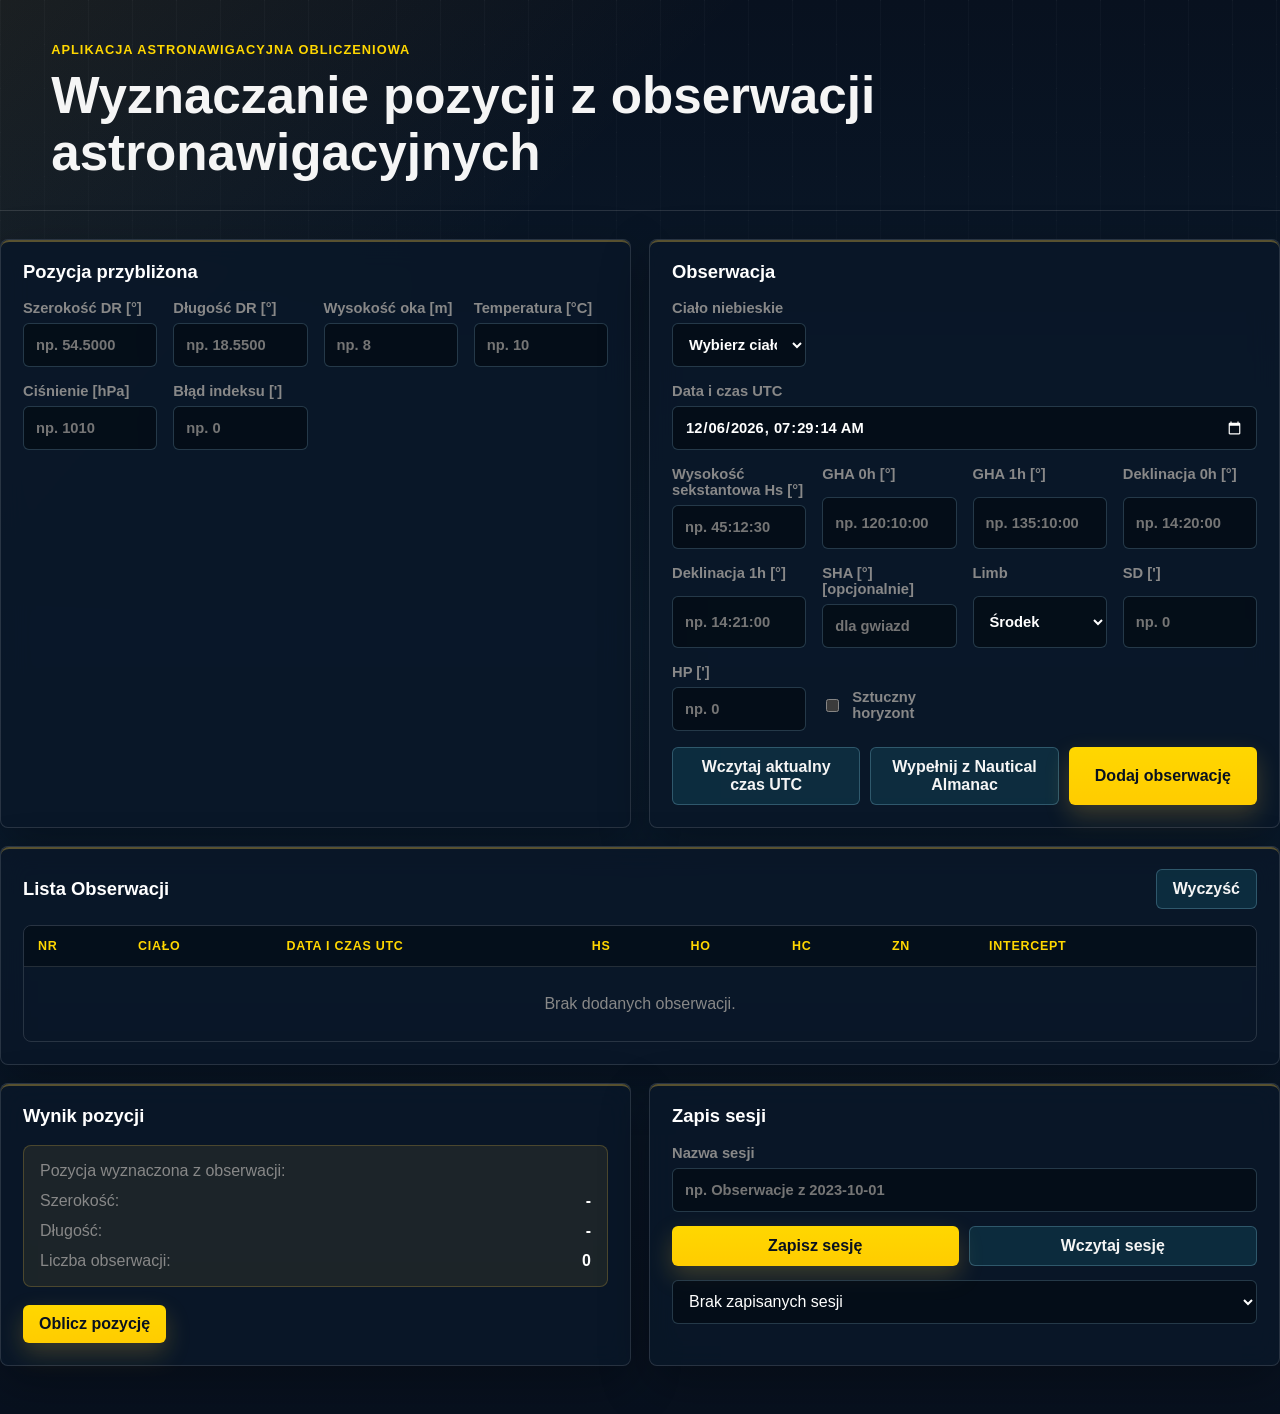
==== aplikacja/index.html @ e728675b "Add files via upload" ====
<!DOCTYPE html>
<html lang="pl"></html>
<head>
    <meta charset="UTF-8">
    <meta name="viewport" content="width=device-width, initial-scale=1.0">
    <title>Aplikacja astronawigacyjna</title>
    <link rel="stylesheet" href="style.css">
</head>
<body>
<header class="app-header">
    <div>
        <p class="eyebrow">Aplikacja astronawigacyjna obliczeniowa</p>
        <h1>Wyznaczanie pozycji z obserwacji astronawigacyjnych</h1>
    </div>
</header>

<main class="app-layout">
    <section class="panel">
        <h2>Pozycja przybliżona</h2>
        <form id="dr-form" class="form-grid">
  <label>
    Szerokość DR [°]
    <input type="number" id="dr-lat" step="0.0001" required placeholder="np. 54.5000" required>
  </label>
    <label>
        Długość DR [°]
        <input type="number" id="dr-lon" step="0.0001" required placeholder="np. 18.5500" required>
    </label>
    <label>
        Wysokość oka [m]
        <input type="number" id="eye-height" step="0.1" placeholder="np. 8">
    </label>
    <label>
        Temperatura [°C]
        <input type="number" id="temperature" step="0.1" placeholder="np. 10">
    </label>
    <label>
        Ciśnienie [hPa]
        <input type="number" id="pressure" step="0.1" placeholder="np. 1010">
    </label>
    <label>
        Błąd indeksu [']
        <input type="number" id="index-error" step="0.1" placeholder="np. 0">
    </label>
    </form>
    </section> 

    <section class="panel">
        <h2>Obserwacja</h2>
        <form id="observation-form" class="form-grid">
    <label> 
        Ciało niebieskie
        <select id="body-name" required>
<option value="">Wybierz ciało</option>
<option value="Sun">Słońce</option>
<option value="Moon">Księżyc</option>

<optgroup label="Planety">
<option value="Venus">Wenus</option>
<option value="Mars">Mars</option>
<option value="Jupiter">Jowisz</option>
<option value="Saturn">Saturn</option>
</optgroup>
<optgroup label="Gwiazdy nawigacyjne"> 
<option value="Sirius">Sirius</option>
<option value="Canopus">Canopus</option>
<option value="Arcturus">Arcturus</option>
<option value="Vega">Vega</option>
<option value="Capella">Capella</option>
<option value="Rigel">Rigel</option>
<option value="Procyon">Procyon</option>
<option value="Aldebaran">Aldebaran</option>
<option value="Betelgeza">Betelgeza</option>
<option value="Altair">Altair</option>
<option value="Spica">Spica</option>
<option value="Pollux">Pollux</option>
<option value="Fomalhaut">Fomalhaut</option>
<option value="Deneb">Deneb</option>
<option value="Regulus">Regulus</option>
</optgroup>
</select>
</label>
    <label class="datetime-field">
        Data i czas UTC
        <input type="datetime-local" id="datetime-utc" step="1" required/> 
    </label>
    <label>
    Wysokość sekstantowa Hs [°]
    <input type="text" id="hs" placeholder="np. 45:12:30" required/>
    </label>
    <label>
    GHA 0h [°]
    <input type="text" id="gha0" step="0.1" required placeholder="np. 120:10:00"/>
    </label>
    <label>
    GHA 1h [°]
    <input type="text" id="gha1" step="0.1" required placeholder="np. 135:10:00"/>
    </label>
<label>
    Deklinacja 0h [°]
    <input type="text" id="dec0" placeholder="np. 14:20:00" required/>
</label>
<label>
    Deklinacja 1h [°] 
    <input type="text" id="dec1" placeholder="np. 14:21:00" required/>
</label>
<label>
    SHA [°] [opcjonalnie]
    <input type="text" id="sha" inputmode="decimal" placeholder="dla gwiazd" />
</label>
<label>
Limb
<select id="limb">
    <option value="lower">Dolny</option>
    <option value="upper">Górny</option>
    <option value="center" selected>Środek</option>
</select>
    </label>
    <label>
        SD [']
        <input type="text" id="sd" inputmode="decimal" placeholder="np. 0"/>
    </label>
    <label> 
        HP [']
        <input type="text" id="hp" inputmode="decimal" placeholder="np. 0"/>
    </label>
    <label class="checkbox-row">
        <input type="checkbox" id="artificial-horizon" />
        Sztuczny horyzont
    </label>
    <div class="button-row form-actions">
         <button id="set-current-utc" type="button" class="secondary-button" >Wczytaj aktualny czas UTC</button>
        <button id="fill-from-almanac" type="button" class="secondary-button">Wypełnij z Nautical Almanac</button>
    <button type="submit" class="primary-button">Dodaj obserwację</button>
    </div>  
</form>
    </section>  
    <section class="panel wide">
        <div class="section-header">
            <h2>Lista Obserwacji</h2>
            <button id="clear-observations" type="button" class="secondary-button">Wyczyść</button>
        </div>
        <div class="table-wrapper">
        <table>
            <thead>
                <tr>
                    <th>Nr</th>
                    <th>Ciało</th>
                    <th>Data i czas UTC</th>
                    <th>Hs</th>
                    <th>Ho</th>
                    <th>Hc</th>
                    <th>Zn</th>
                    <th>Intercept</th>
                    <th></th>
                </tr>
            </thead>
            <tbody id="observations-table">
                <tr>   
                    <td colspan="9" class="empty-state">Brak dodanych obserwacji.</td>
                </tr>
            </tbody>
        </table>
        </div>
    </section>
    <section class="panel">
        <h2>Wynik pozycji</h2>
        <div class="result-box">
            <p>Pozycja wyznaczona z obserwacji:</p>
            <p>Szerokość: <strong id="result-lat">-</strong></p>
            <p>Długość: <strong id="result-lon">-</strong></p>
            <p>Liczba obserwacji: <strong id="result-count">0</strong></p>
        </div>
        <button id="calculate-fix" type="button" class="primary-button">Oblicz pozycję</button>
    </section>
    <section class="panel">
        <h2>Zapis sesji</h2>
        <label>
            Nazwa sesji
            <input type="text" id="session-name" placeholder="np. Obserwacje z 2023-10-01">
        </label>
        <div class="button-row">
            <button id="save-session" type="button" class="primary-button">Zapisz sesję</button>
            <button id="load-session" type="button" class="secondary-button">Wczytaj sesję</button>
        </div>
        <select id="saved-sessions" class="full-width">
            <option value="">Brak zapisanych sesji</option>
        </select>
    </section>
</main>
      <script src="calculations.js"></script>
      <script src="app.js"></script>
</body>
</html>
---- aplikacja/style.css ----
:root {
    --navy-950: #07111f;
    --navy-900: #0a1728;
    --navy-800: #0e1f34;
    --navy-700: #13283f;
    --navy-50: #4283a4;
    --sea-500: #1e90ff;
    --sea-300: #1c86ee;
    --gold-500: #ffd700;
    --gold-600: #ffcc00;
    --paper: #f5f5f5;
    --muted: #888888;
    --line: rgba(255, 255, 255, 0.13);
    --panel: rgba(10, 23, 40, 0.88);
    --danger: #ff6b6b;
    --success: #4caf50;
    --shadow: 0 18px 50px rgba(0, 0, 0, 0.3);
}

* {
    box-sizing: border-box;
}
html {
    color-scheme: dark;
}
body {
    margin: 0;
    font-family: "Trebuchet MS", "Segoe UI", sans-serif;
    color: var(--paper);
    background: 
    linear-gradient(135deg, rgba(244, 197, 66, 0.08), transparent 28%),
    linear-gradient(180deg, #08111f 0%, #0b1d30 45%, #08111f 100%);
}

body::before {
    content: "";
    position: fixed;
    inset: 0;
    pointer-events: none;
    background-image: 
    linear-gradient(135deg, rgba(255, 255, 255, 0.035) 1px, transparent 1px),
    linear-gradient(90deg, rgba(255, 255, 255, 0.035) 1px, transparent 1px);
    background-size: 44px 44px;
    mask-image: linear-gradient(to bottom, rgba(0, 0, 0, 0.75), transparent);
}

.app-header {
    padding: 42px clamp(19px, 4vw, 56px) 28px;
    border-bottom: 1px solid var(--line);
    background: 
    linear-gradient(90deg, rgba(31, 122, 140, 0.18) transparent),
    rgba (7, 17, 31, 0.72);
}

.eyebrow {
    margin: 0 0 10px;
    color: var(--gold-500);
    font-size: 0.8rem;
    font-weight: 700;
    letter-spacing: 0.08em;
    text-transform: uppercase;
}

h1, h2 {
    margin: 0;
    line-height: 1.12;
}
h1 {
   max-width: 900px;
    font-size: clamp(2rem, 4vw, 4rem);
    font-weight: 800;
}
h2 {
    margin-bottom: 18px;
    color: #ffffff;
    font-size: 1.15rem;
}

.app-layout {
    width: min(1420px, calc(100% - 32 px));
    margin: 28px auto 48px;
    display: flex;
    grid-template-columns: minmax(280px, 1fr) minmax(340px, 0.8fr);
    gap: 18px;
    flex-wrap: wrap;
}
.panel {
    position: relative;
    padding: 22px;
    border: 1px solid var(--line);
    border-radius: 8px;
    background: var(--panel);
    box-shadow: var(--shadow);
    backdrop-filter: blur(14px);
    flex: 1 1 420px;
    min-width: 0;
}
.panel::after {
    content: "";
    position: absolute;
    inset: 0;
    border-radius: 8px;
    pointer-events: none;
    border-top: 2px solid rgba(244, 197, 66, 0.34);
}
.wide {
    grid-column: 1 / -1;
    flex-basis: 100%;
}
.section-header {
    display: flex;
    align-items: center;
    justify-content: space-between;
    gap: 16px;
    margin-bottom: 16px;
}
.section-header h2 {
    margin-bottom: 0;
}
.form-grid {
    display: grid;
    grid-template-columns: repeat(auto-fit, minmax(120px, 1fr));
    gap: 16px;
}
label {
    display: grid;
    gap: 7px;
    color: var(--muted);
    font-size: 0.92rem;
    font-weight: 700;
}
input, select {
    width: 100%;
    padding: 10px 12px;
    min-height: 44px;
    border: 1px solid rgba(142, 202, 230, 0.24);
    border-radius: 6px;
    background: rgba(3, 11, 20, 0.74);
    color: #ffffff;
    font: inherit;
    outline: none;
    transition: border-color 160ms ease, box-shadow 160ms ease, background 160ms ease;
}
input::focus, select::focus {
    border-color: var(--gold-500);
    background: rgba(7, 17, 31, 0.92);
    box-shadow: 0 0 0 3px rgba(244, 197, 66, 0.16);
}
select {
    cursor: pointer;
}
.checkbox-row {
    display: flex;
    align-items: center;
    gap: 10px;
    min-height: 44px;
    align-self: flex-end;
    padding: 10px 0;
}
.checkbox-row input {
    width: auto;
    min-height: auto;
    height: auto;
    accent-color: var(--gold-500);
}
button {
    padding: 10px 16px;
    border: 0;
    border-radius: 6px;
    font: inherit;
    font-weight: 800;
    cursor: pointer;
    transition: transform 140ms ease, box-shadow 140ms ease, background 140ms ease;
}
button:hover {
    transform: translateY(-1px);
}
button:active {
    transform: translateY(0);
}
.primary-button {
    background: linear-gradient(180deg, var(--gold-500), var(--gold-600));
    color: #08111f;
    box-shadow: 0 10px 24px rgba(244, 197, 66, 0.22);
}
.primary-button:hover {
    box-shadow: 0 13px 24px rgba(244, 197, 66, 0.3);
}
.secondary-button {
    background: rgba(31, 122, 140, 0.22);
    color: var(--paper);
    border: 1px solid rgba(142, 202, 230, 0.28);
}
.secondary-button:hover {
    background: rgba(31, 122, 140, 0.34);
}
.table-wrapper {
    overflow-x: auto;
    border: 1px solid var(--line);
    border-radius: 8px;
}
table {
    width: 100%;
    border-collapse: collapse;
    min-width: 900px;
}
th, td {
    padding: 13px 14px;
    text-align: left;
    border-bottom: 1px solid var(--line);
    white-space: nowrap;
}
th {
    color: var(--gold-500);
    background: rgba(3, 11, 20, 0.62);
    font-size: 0.78rem;
    text-transform: uppercase;
    letter-spacing: 0.06em;
}
.datetime-field {
grid-column: 1/ -1;
}
.datetime-field input {
    width: 100%;
    min-width: 280px;
    font-variant-numeric: tabular-nums;
}
input[type="datetime-local"]{
    min-width: 280px;
}
td {
    color: #e7edf4;
}
tbody tr:hover {
    background: rgba(142, 202, 230, 0.06);
}
tbody tr:last-child td {
    border-bottom: 0;
}
.empty-state {
    position: sticky;
    left: 0;
    width: min(100%, calc(100vw - 64px));
    padding: 28px;
    color: var(--muted);
    text-align: center;
}
.result-box {
    display: grid;
    gap: 12px;
    margin-bottom: 18px;
    padding: 16px;
    border-radius: 8px;
    background: rgba(244, 197, 66, 0.08);
    border: 1px solid rgba(244, 197, 66, 0.22);
}
.result-box p {
    display: flex;
    gap: 14px;
    margin: 0;
    color: var(--muted);
    justify-content: space-between;
}
.result-box strong {
    color: #ffffff; 
}
.button-row {
    display: flex;
    gap: 10px;
    margin: 14px 0;
}
.button-row button {
    flex: 1;
}
.full-width {
    width: 100%;
}
.form-actions {
    grid-column: 1 / -1;
    margin: 0;
    display: flex;
    flex-wrap: wrap;
    gap: 10px;
}
.form-actions button {
    flex: 1 1 180px;
}
@media (max-width: 980px) {
    .app-layout {
        grid-template-columns: 1fr;
    }
}
@media (max-width: 680px) {
    input[type="datetime-local"]{
        min-width: 0;
        width: 100%;
    }
}
@media (max-width: 680px) {
    .app-header {
        padding-top: 30px;
    }
    .app-layout {
        width: min(100% - 20px, 1420px);
         margin-top: 18px;
    }
    .panel {
        padding: 18px;
    }   
    .form-grid {
        grid-template-columns: 1fr;
    }
    .section-header {
        flex-direction: column;
        align-items: stretch;
    }
    .button-row {
        flex-direction: column;
    }
    h1 {
        font-size: 2rem;
    }
}
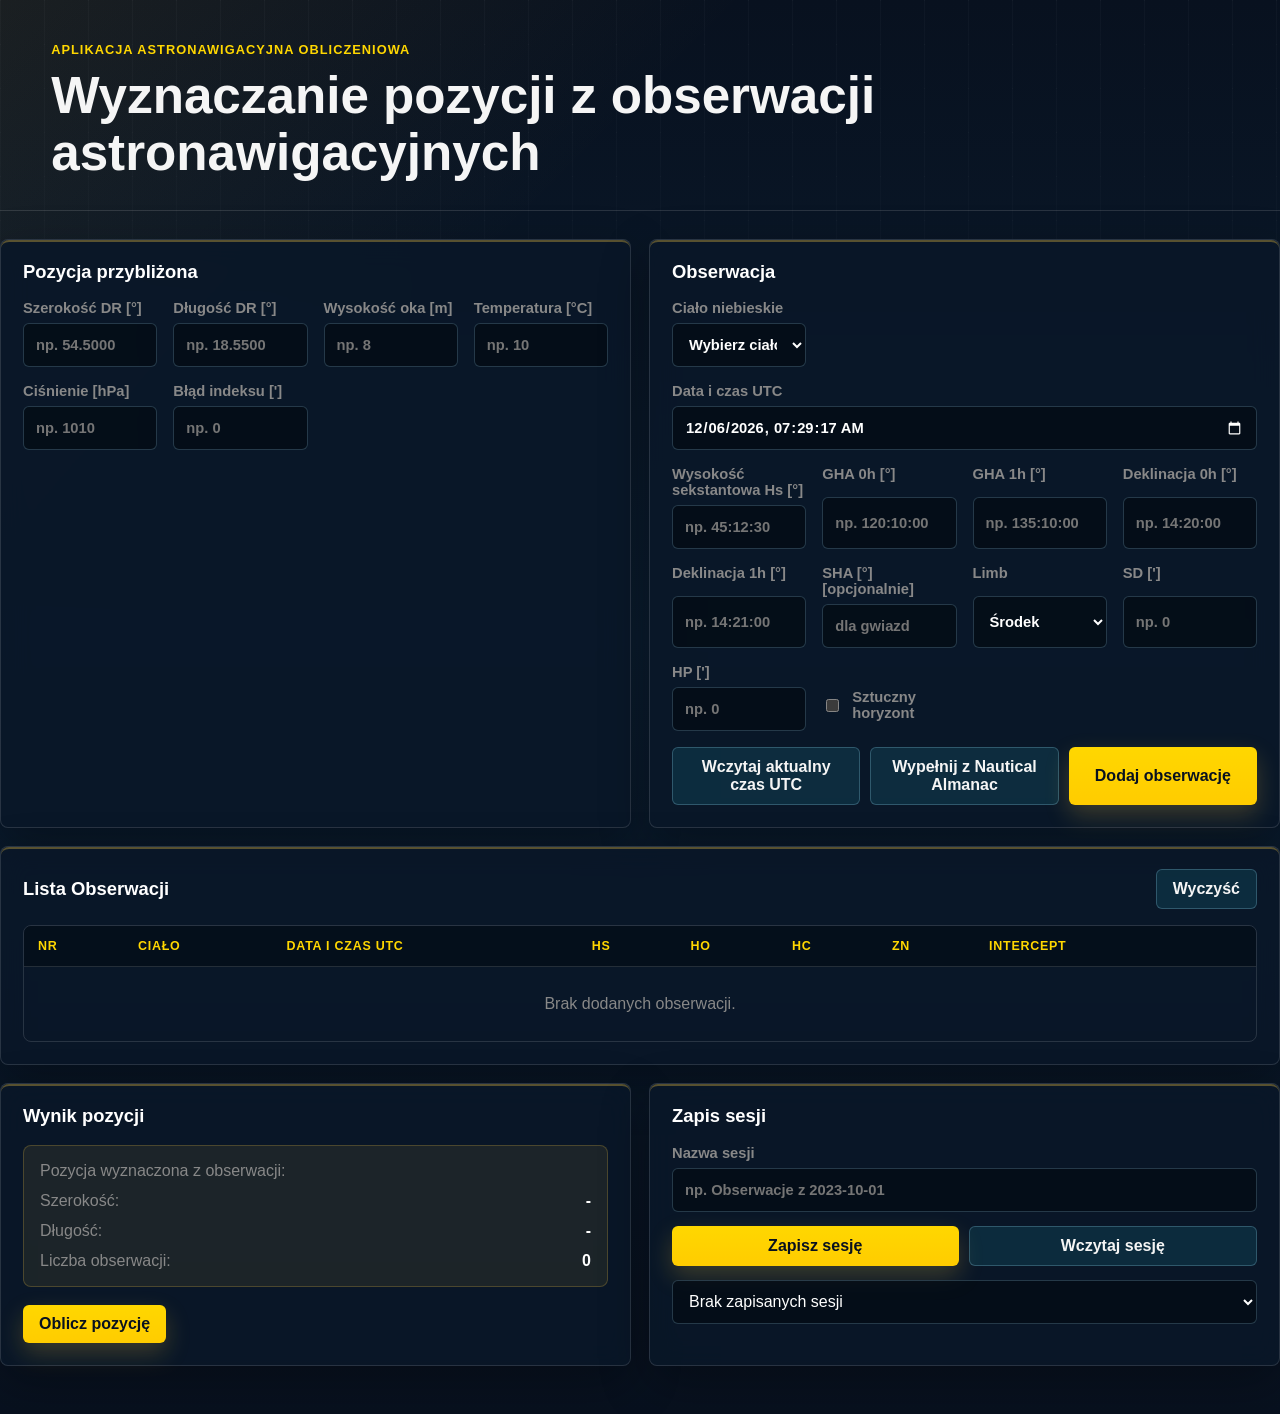
==== commit 45b49445: "Add files via upload" ====
--- a/aplikacja/index.html
+++ b/aplikacja/index.html
@@ -187,7 +187,8 @@
             <option value="">Brak zapisanych sesji</option>
         </select>
     </section>
-</main>
+</main> 
+      <script src="data/almanac-data.js"></script>
       <script src="calculations.js"></script>
       <script src="app.js"></script>
 </body>
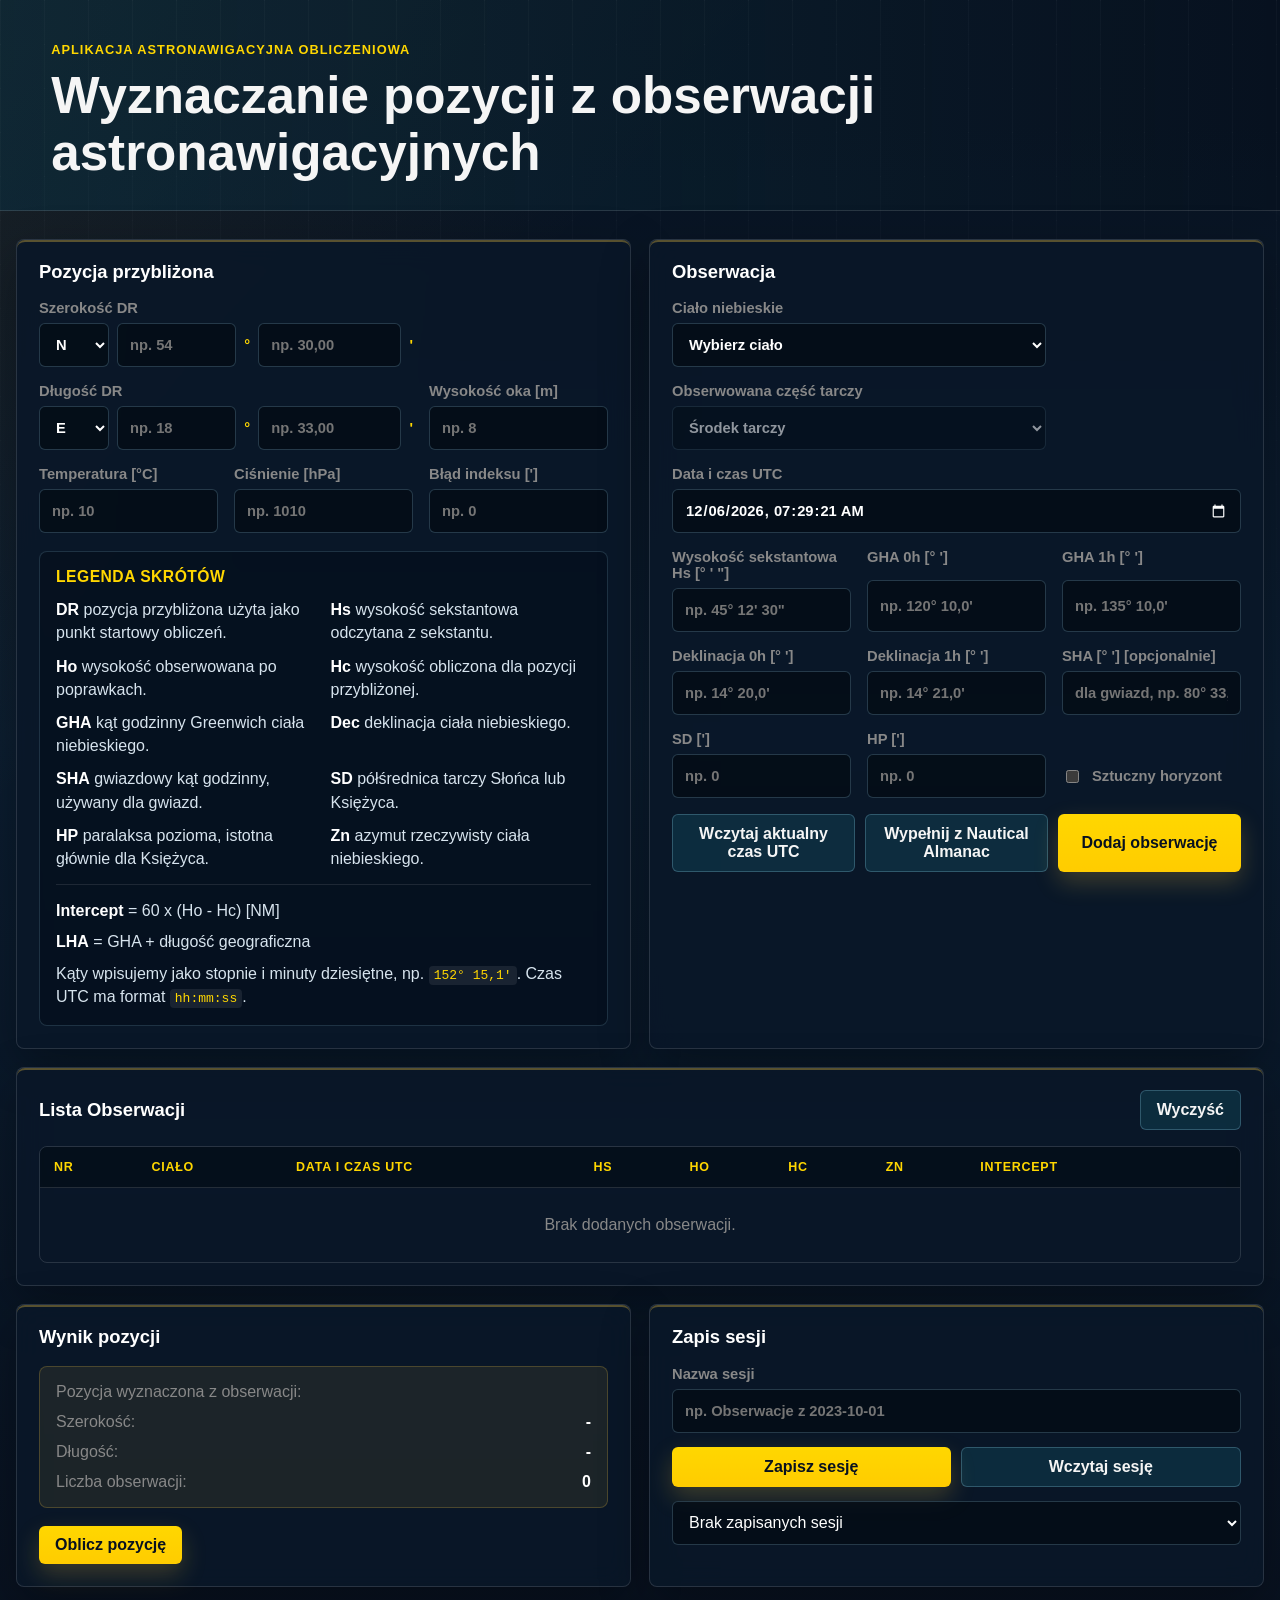
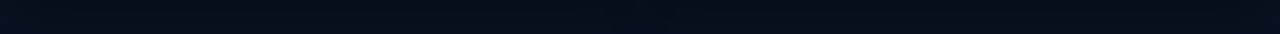
==== commit 429de948: "Add files via upload" ====
--- a/aplikacja/index.html
+++ b/aplikacja/index.html
@@ -1,5 +1,5 @@
 <!DOCTYPE html>
-<html lang="pl"></html>
+<html lang="pl">
 <head>
     <meta charset="UTF-8">
     <meta name="viewport" content="width=device-width, initial-scale=1.0">
@@ -18,13 +18,31 @@
     <section class="panel">
         <h2>Pozycja przybliżona</h2>
         <form id="dr-form" class="form-grid">
-  <label>
-    Szerokość DR [°]
-    <input type="number" id="dr-lat" step="0.0001" required placeholder="np. 54.5000" required>
+  <label class="coordinate-field">
+    Szerokość DR
+    <span class="coordinate-row">
+        <select id="dr-lat-dir" aria-label="Półkula szerokości">
+            <option value="N">N</option>
+            <option value="S">S</option>
+        </select>
+        <input type="number" id="dr-lat-deg" min="0" max="90" step="1" required placeholder="np. 54">
+        <span class="unit-label">°</span>
+        <input type="text" id="dr-lat-min" inputmode="decimal" required placeholder="np. 30,00">
+        <span class="unit-label">'</span>
+    </span>
   </label>
-    <label>
-        Długość DR [°]
-        <input type="number" id="dr-lon" step="0.0001" required placeholder="np. 18.5500" required>
+    <label class="coordinate-field">
+        Długość DR
+        <span class="coordinate-row">
+            <select id="dr-lon-dir" aria-label="Półkula długości">
+                <option value="E">E</option>
+                <option value="W">W</option>
+            </select>
+            <input type="number" id="dr-lon-deg" min="0" max="180" step="1" required placeholder="np. 18">
+            <span class="unit-label">°</span>
+            <input type="text" id="dr-lon-min" inputmode="decimal" required placeholder="np. 33,00">
+            <span class="unit-label">'</span>
+        </span>
     </label>
     <label>
         Wysokość oka [m]
@@ -43,12 +61,32 @@
         <input type="number" id="index-error" step="0.1" placeholder="np. 0">
     </label>
     </form>
+    <aside class="legend-box" aria-label="Legenda skrótów i wzorów">
+        <h3>Legenda skrótów</h3>
+        <div class="legend-grid">
+            <p><strong>DR</strong> pozycja przybliżona użyta jako punkt startowy obliczeń.</p>
+            <p><strong>Hs</strong> wysokość sekstantowa odczytana z sekstantu.</p>
+            <p><strong>Ho</strong> wysokość obserwowana po poprawkach.</p>
+            <p><strong>Hc</strong> wysokość obliczona dla pozycji przybliżonej.</p>
+            <p><strong>GHA</strong> kąt godzinny Greenwich ciała niebieskiego.</p>
+            <p><strong>Dec</strong> deklinacja ciała niebieskiego.</p>
+            <p><strong>SHA</strong> gwiazdowy kąt godzinny, używany dla gwiazd.</p>
+            <p><strong>SD</strong> półśrednica tarczy Słońca lub Księżyca.</p>
+            <p><strong>HP</strong> paralaksa pozioma, istotna głównie dla Księżyca.</p>
+            <p><strong>Zn</strong> azymut rzeczywisty ciała niebieskiego.</p>
+        </div>
+        <div class="formula-box">
+            <p><strong>Intercept</strong> = 60 x (Ho - Hc) [NM]</p>
+            <p><strong>LHA</strong> = GHA + długość geograficzna</p>
+            <p>Kąty wpisujemy jako stopnie i minuty dziesiętne, np. <code>152° 15,1'</code>. Czas UTC ma format <code>hh:mm:ss</code>.</p>
+        </div>
+    </aside>
     </section> 
 
     <section class="panel">
         <h2>Obserwacja</h2>
         <form id="observation-form" class="form-grid">
-    <label> 
+    <label class="body-field"> 
         Ciało niebieskie
         <select id="body-name" required>
 <option value="">Wybierz ciało</option>
@@ -70,9 +108,10 @@
 <option value="Rigel">Rigel</option>
 <option value="Procyon">Procyon</option>
 <option value="Aldebaran">Aldebaran</option>
-<option value="Betelgeza">Betelgeza</option>
+<option value="Betelgeuse">Betelgeza</option>
 <option value="Altair">Altair</option>
 <option value="Spica">Spica</option>
+<option value="Antares">Antares</option>
 <option value="Pollux">Pollux</option>
 <option value="Fomalhaut">Fomalhaut</option>
 <option value="Deneb">Deneb</option>
@@ -80,42 +119,42 @@
 </optgroup>
 </select>
 </label>
+<label class="limb-field">
+Obserwowana część tarczy
+<select id="limb" disabled>
+    <option value="center" selected>Środek tarczy</option>
+    <option value="lower">Dolny brzeg tarczy</option>
+    <option value="upper">Górny brzeg tarczy</option>
+</select>
+    </label>
     <label class="datetime-field">
         Data i czas UTC
         <input type="datetime-local" id="datetime-utc" step="1" required/> 
     </label>
     <label>
-    Wysokość sekstantowa Hs [°]
-    <input type="text" id="hs" placeholder="np. 45:12:30" required/>
-    </label>
-    <label>
-    GHA 0h [°]
-    <input type="text" id="gha0" step="0.1" required placeholder="np. 120:10:00"/>
-    </label>
-    <label>
-    GHA 1h [°]
-    <input type="text" id="gha1" step="0.1" required placeholder="np. 135:10:00"/>
+    Wysokość sekstantowa Hs [° ' "]
+    <input type="text" id="hs" placeholder="np. 45° 12' 30&quot;" required/>
+    </label>
+    <label>
+    GHA 0h [° ']
+    <input type="text" id="gha0" step="0.1" required placeholder="np. 120° 10,0'"/>
+    </label>
+    <label>
+    GHA 1h [° ']
+    <input type="text" id="gha1" step="0.1" required placeholder="np. 135° 10,0'"/>
     </label>
 <label>
-    Deklinacja 0h [°]
-    <input type="text" id="dec0" placeholder="np. 14:20:00" required/>
+    Deklinacja 0h [° ']
+    <input type="text" id="dec0" placeholder="np. 14° 20,0'" required/>
 </label>
 <label>
-    Deklinacja 1h [°] 
-    <input type="text" id="dec1" placeholder="np. 14:21:00" required/>
+    Deklinacja 1h [° '] 
+    <input type="text" id="dec1" placeholder="np. 14° 21,0'" required/>
 </label>
 <label>
-    SHA [°] [opcjonalnie]
-    <input type="text" id="sha" inputmode="decimal" placeholder="dla gwiazd" />
-</label>
-<label>
-Limb
-<select id="limb">
-    <option value="lower">Dolny</option>
-    <option value="upper">Górny</option>
-    <option value="center" selected>Środek</option>
-</select>
-    </label>
+    SHA [° '] [opcjonalnie]
+    <input type="text" id="sha" inputmode="decimal" placeholder="dla gwiazd, np. 80° 33,4'" />
+</label>
     <label>
         SD [']
         <input type="text" id="sd" inputmode="decimal" placeholder="np. 0"/>
@@ -192,4 +231,4 @@
       <script src="calculations.js"></script>
       <script src="app.js"></script>
 </body>
-</html>+</html>
--- a/aplikacja/style.css
+++ b/aplikacja/style.css
@@ -48,8 +48,8 @@
     padding: 42px clamp(19px, 4vw, 56px) 28px;
     border-bottom: 1px solid var(--line);
     background: 
-    linear-gradient(90deg, rgba(31, 122, 140, 0.18) transparent),
-    rgba (7, 17, 31, 0.72);
+    linear-gradient(90deg, rgba(31, 122, 140, 0.18), transparent),
+    rgba(7, 17, 31, 0.72);
 }
 
 .eyebrow {
@@ -77,10 +77,9 @@
 }
 
 .app-layout {
-    width: min(1420px, calc(100% - 32 px));
+    width: min(1420px, calc(100% - 32px));
     margin: 28px auto 48px;
     display: flex;
-    grid-template-columns: minmax(280px, 1fr) minmax(340px, 0.8fr);
     gap: 18px;
     flex-wrap: wrap;
 }
@@ -119,7 +118,7 @@
 }
 .form-grid {
     display: grid;
-    grid-template-columns: repeat(auto-fit, minmax(120px, 1fr));
+    grid-template-columns: repeat(auto-fit, minmax(150px, 1fr));
     gap: 16px;
 }
 label {
@@ -141,13 +140,82 @@
     outline: none;
     transition: border-color 160ms ease, box-shadow 160ms ease, background 160ms ease;
 }
-input::focus, select::focus {
+input:focus, select:focus {
     border-color: var(--gold-500);
     background: rgba(7, 17, 31, 0.92);
     box-shadow: 0 0 0 3px rgba(244, 197, 66, 0.16);
 }
 select {
     cursor: pointer;
+}
+select:disabled {
+    cursor: not-allowed;
+    opacity: 0.55;
+}
+.body-field {
+    grid-column: span 2;
+}
+.limb-field {
+    grid-column: span 2;
+}
+.coordinate-field {
+    grid-column: span 2;
+}
+.coordinate-row {
+    display: grid;
+    grid-template-columns: 70px minmax(64px, 1fr) auto minmax(86px, 1.2fr) auto;
+    align-items: center;
+    gap: 8px;
+}
+.coordinate-row input,
+.coordinate-row select {
+    min-width: 0;
+}
+.unit-label {
+    color: var(--gold-500);
+    font-weight: 800;
+}
+.legend-box {
+    margin-top: 18px;
+    padding: 16px;
+    border: 1px solid rgba(142, 202, 230, 0.18);
+    border-radius: 8px;
+    background: rgba(3, 11, 20, 0.42);
+}
+.legend-box h3 {
+    margin: 0 0 12px;
+    color: var(--gold-500);
+    font-size: 0.98rem;
+    letter-spacing: 0.03em;
+    text-transform: uppercase;
+}
+.legend-grid {
+    display: grid;
+    grid-template-columns: repeat(auto-fit, minmax(210px, 1fr));
+    gap: 10px 14px;
+}
+.legend-grid p,
+.formula-box p {
+    margin: 0;
+    color: #d7e4ee;
+    line-height: 1.45;
+}
+.legend-grid strong,
+.formula-box strong {
+    color: #ffffff;
+}
+.formula-box {
+    display: grid;
+    gap: 8px;
+    margin-top: 14px;
+    padding-top: 14px;
+    border-top: 1px solid rgba(255, 255, 255, 0.1);
+}
+code {
+    padding: 2px 5px;
+    border-radius: 4px;
+    background: rgba(255, 255, 255, 0.08);
+    color: var(--gold-500);
 }
 .checkbox-row {
     display: flex;
@@ -310,6 +378,14 @@
     .form-grid {
         grid-template-columns: 1fr;
     }
+    .body-field,
+    .limb-field,
+    .coordinate-field {
+        grid-column: auto;
+    }
+    .coordinate-row {
+        grid-template-columns: 62px minmax(56px, 1fr) auto minmax(74px, 1fr) auto;
+    }
     .section-header {
         flex-direction: column;
         align-items: stretch;
@@ -320,4 +396,4 @@
     h1 {
         font-size: 2rem;
     }
-}+}
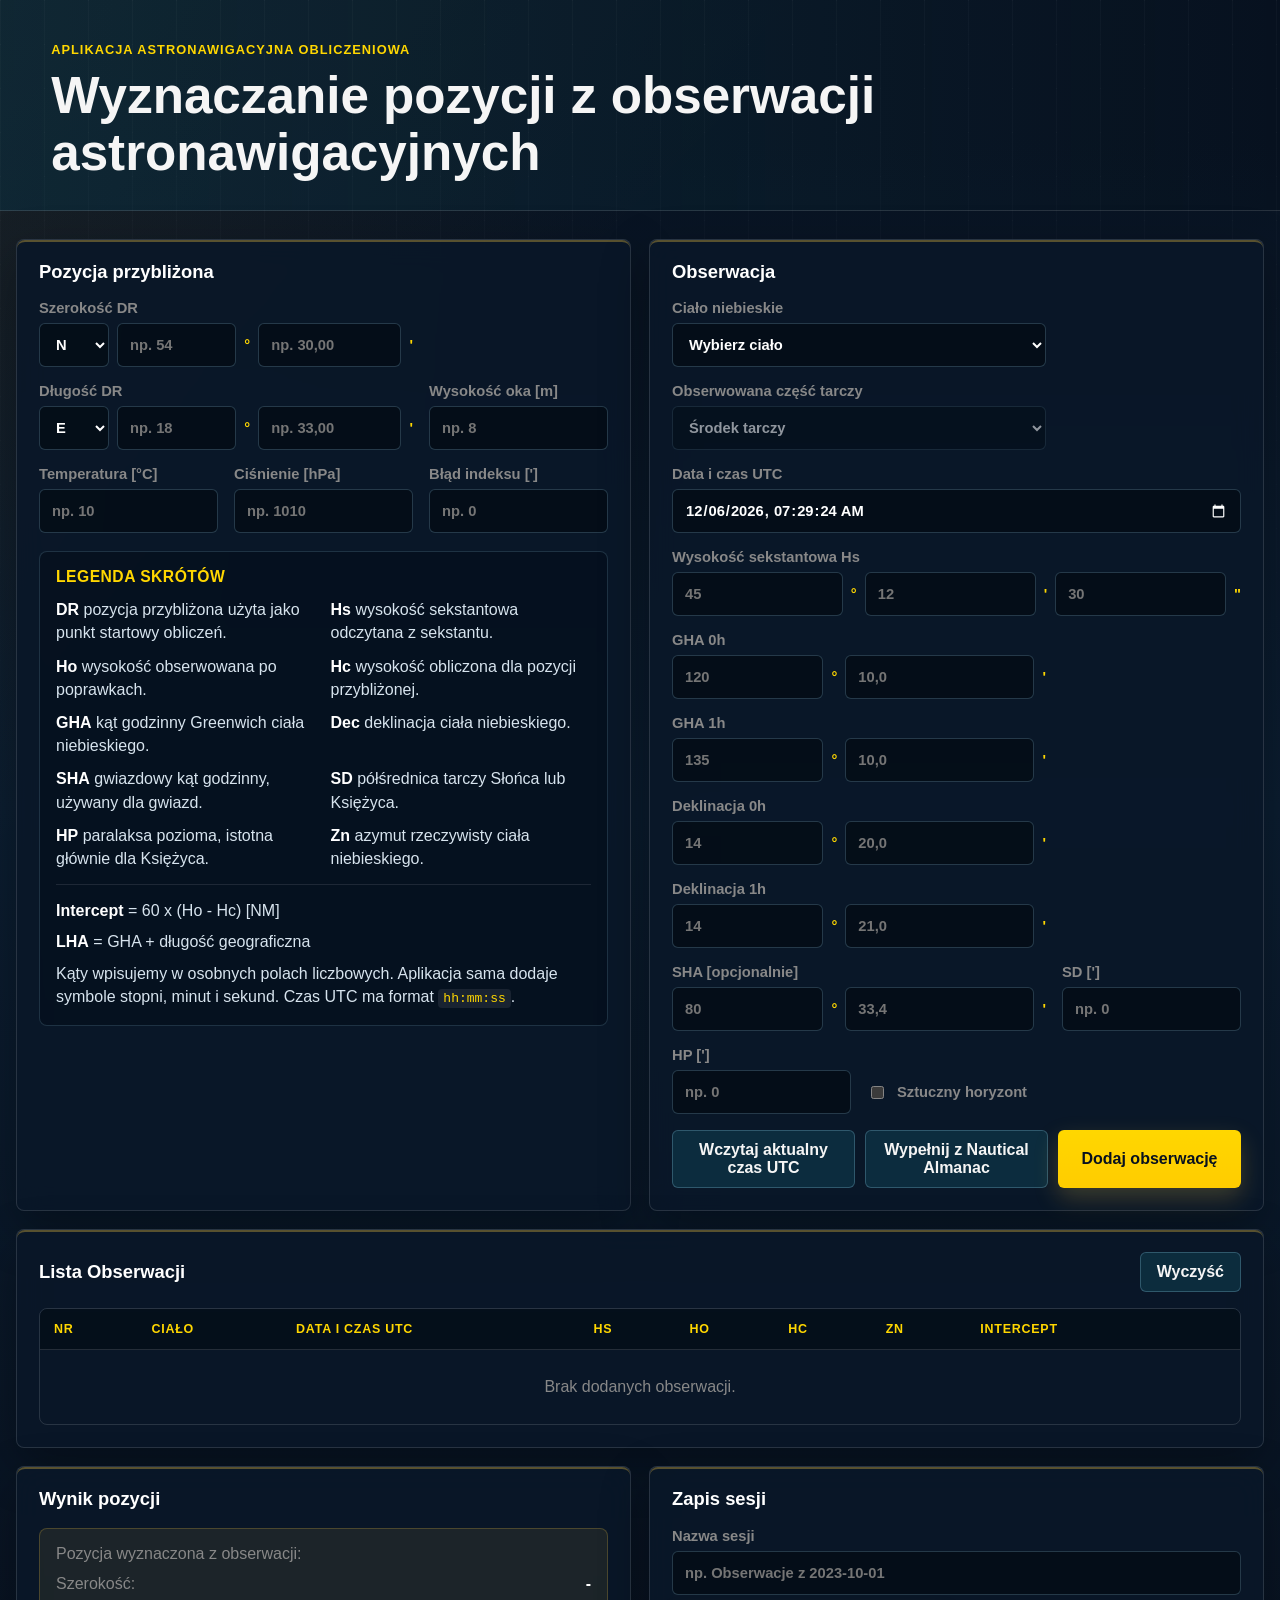
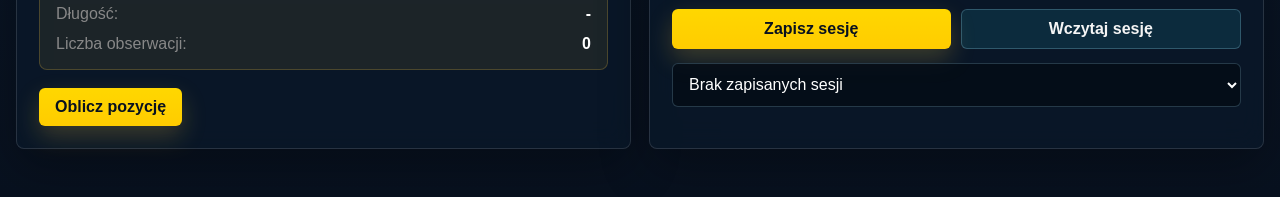
==== commit 19e0358b: "Add files via upload" ====
--- a/aplikacja/index.html
+++ b/aplikacja/index.html
@@ -78,7 +78,7 @@
         <div class="formula-box">
             <p><strong>Intercept</strong> = 60 x (Ho - Hc) [NM]</p>
             <p><strong>LHA</strong> = GHA + długość geograficzna</p>
-            <p>Kąty wpisujemy jako stopnie i minuty dziesiętne, np. <code>152° 15,1'</code>. Czas UTC ma format <code>hh:mm:ss</code>.</p>
+            <p>Kąty wpisujemy w osobnych polach liczbowych. Aplikacja sama dodaje symbole stopni, minut i sekund. Czas UTC ma format <code>hh:mm:ss</code>.</p>
         </div>
     </aside>
     </section> 
@@ -131,29 +131,61 @@
         Data i czas UTC
         <input type="datetime-local" id="datetime-utc" step="1" required/> 
     </label>
-    <label>
-    Wysokość sekstantowa Hs [° ' "]
-    <input type="text" id="hs" placeholder="np. 45° 12' 30&quot;" required/>
-    </label>
-    <label>
-    GHA 0h [° ']
-    <input type="text" id="gha0" step="0.1" required placeholder="np. 120° 10,0'"/>
-    </label>
-    <label>
-    GHA 1h [° ']
-    <input type="text" id="gha1" step="0.1" required placeholder="np. 135° 10,0'"/>
-    </label>
-<label>
-    Deklinacja 0h [° ']
-    <input type="text" id="dec0" placeholder="np. 14° 20,0'" required/>
-</label>
-<label>
-    Deklinacja 1h [° '] 
-    <input type="text" id="dec1" placeholder="np. 14° 21,0'" required/>
-</label>
-<label>
-    SHA [° '] [opcjonalnie]
-    <input type="text" id="sha" inputmode="decimal" placeholder="dla gwiazd, np. 80° 33,4'" />
+    <label class="angle-field angle-field-dms">
+    Wysokość sekstantowa Hs
+    <span class="angle-row angle-row-dms">
+        <input type="text" id="hs-deg" inputmode="decimal" required placeholder="45">
+        <span class="unit-label">°</span>
+        <input type="text" id="hs-min" inputmode="decimal" required placeholder="12">
+        <span class="unit-label">'</span>
+        <input type="text" id="hs-sec" inputmode="decimal" required placeholder="30">
+        <span class="unit-label">"</span>
+    </span>
+    </label>
+    <label class="angle-field">
+    GHA 0h
+    <span class="angle-row angle-row-dm">
+        <input type="text" id="gha0-deg" inputmode="decimal" required placeholder="120">
+        <span class="unit-label">°</span>
+        <input type="text" id="gha0-min" inputmode="decimal" required placeholder="10,0">
+        <span class="unit-label">'</span>
+    </span>
+    </label>
+    <label class="angle-field">
+    GHA 1h
+    <span class="angle-row angle-row-dm">
+        <input type="text" id="gha1-deg" inputmode="decimal" required placeholder="135">
+        <span class="unit-label">°</span>
+        <input type="text" id="gha1-min" inputmode="decimal" required placeholder="10,0">
+        <span class="unit-label">'</span>
+    </span>
+    </label>
+<label class="angle-field">
+    Deklinacja 0h
+    <span class="angle-row angle-row-dm">
+        <input type="text" id="dec0-deg" inputmode="decimal" required placeholder="14">
+        <span class="unit-label">°</span>
+        <input type="text" id="dec0-min" inputmode="decimal" required placeholder="20,0">
+        <span class="unit-label">'</span>
+    </span>
+</label>
+<label class="angle-field">
+    Deklinacja 1h
+    <span class="angle-row angle-row-dm">
+        <input type="text" id="dec1-deg" inputmode="decimal" required placeholder="14">
+        <span class="unit-label">°</span>
+        <input type="text" id="dec1-min" inputmode="decimal" required placeholder="21,0">
+        <span class="unit-label">'</span>
+    </span>
+</label>
+<label class="angle-field">
+    SHA [opcjonalnie]
+    <span class="angle-row angle-row-dm">
+        <input type="text" id="sha-deg" inputmode="decimal" placeholder="80">
+        <span class="unit-label">°</span>
+        <input type="text" id="sha-min" inputmode="decimal" placeholder="33,4">
+        <span class="unit-label">'</span>
+    </span>
 </label>
     <label>
         SD [']
--- a/aplikacja/style.css
+++ b/aplikacja/style.css
@@ -161,14 +161,32 @@
 .coordinate-field {
     grid-column: span 2;
 }
+.angle-field {
+    grid-column: span 2;
+}
+.angle-field-dms {
+    grid-column: span 3;
+}
 .coordinate-row {
     display: grid;
     grid-template-columns: 70px minmax(64px, 1fr) auto minmax(86px, 1.2fr) auto;
     align-items: center;
     gap: 8px;
 }
+.angle-row {
+    display: grid;
+    align-items: center;
+    gap: 8px;
+}
+.angle-row-dm {
+    grid-template-columns: minmax(64px, 1fr) auto minmax(86px, 1.25fr) auto;
+}
+.angle-row-dms {
+    grid-template-columns: minmax(58px, 1fr) auto minmax(70px, 1fr) auto minmax(70px, 1fr) auto;
+}
 .coordinate-row input,
-.coordinate-row select {
+.coordinate-row select,
+.angle-row input {
     min-width: 0;
 }
 .unit-label {
@@ -380,11 +398,19 @@
     }
     .body-field,
     .limb-field,
-    .coordinate-field {
+    .coordinate-field,
+    .angle-field,
+    .angle-field-dms {
         grid-column: auto;
     }
     .coordinate-row {
         grid-template-columns: 62px minmax(56px, 1fr) auto minmax(74px, 1fr) auto;
+    }
+    .angle-row-dm {
+        grid-template-columns: minmax(58px, 1fr) auto minmax(74px, 1fr) auto;
+    }
+    .angle-row-dms {
+        grid-template-columns: minmax(52px, 1fr) auto minmax(58px, 1fr) auto minmax(58px, 1fr) auto;
     }
     .section-header {
         flex-direction: column;
